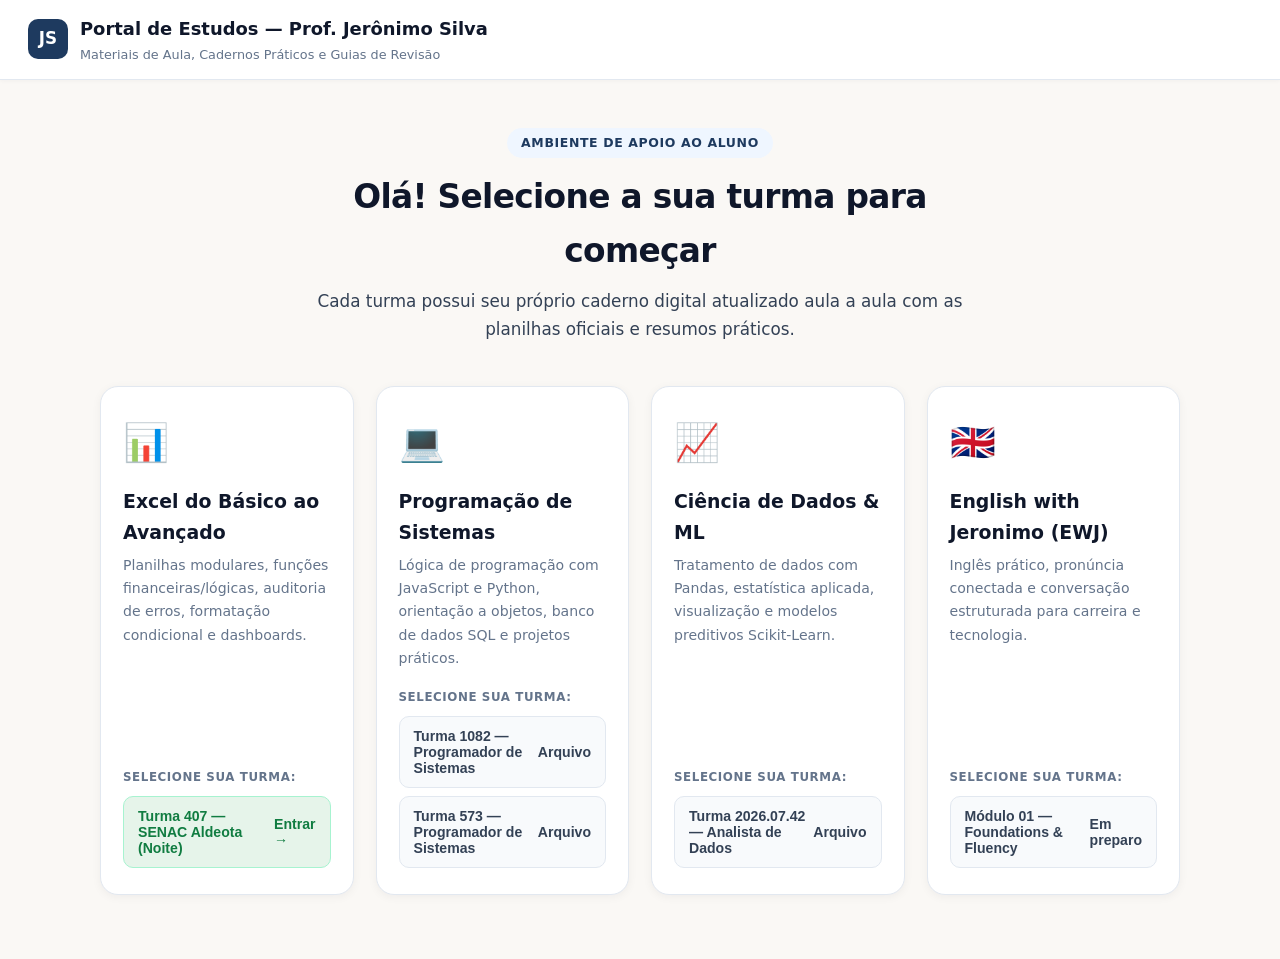
==== index.html @ c554d5af "feat: portal de ensino unificado (Excel Turma 407 - Cadernos 01 e 02 + Glossário)" ====
<!DOCTYPE html>
<html lang="pt-BR">
<head>
  <meta charset="UTF-8" />
  <meta name="viewport" content="width=device-width, initial-scale=1.0" />
  <title>Portal de Estudos — Prof. Jerônimo Silva</title>
  <link rel="stylesheet" href="style.css" />
</head>
<body>

  <div id="appRoot"></div>

  <script src="app.js"></script>
</body>
</html>
---- style.css ----
/* ==========================================================================
   PORTAL DE ESTUDOS — PROF. JERÔNIMO SILVA
   Arquitetura Unificada: Recepção por Turmas (Tela 1) -> Apostila Limpa (Tela 2)
   ========================================================================== */

:root {
  --excel-green: #107c41;
  --excel-green-light: #e6f4ea;
  --excel-green-hover: #0c5e31;
  --navy-primary: #1e3a5f;
  --navy-light: #eff6ff;
  --amber-accent: #d97706;
  --amber-soft: #fef3c7;
  --bg-page: #f8fafc;
  --bg-warm: #faf8f5;
  --card-white: #ffffff;
  --text-dark: #0f172a;
  --text-body: #334155;
  --text-muted: #64748b;
  --border-light: #e2e8f0;
  --shadow-sm: 0 2px 10px rgba(15, 23, 42, 0.05);
  --shadow-md: 0 12px 28px -6px rgba(15, 23, 42, 0.1);
  --radius-md: 12px;
  --radius-lg: 18px;
}

* {
  box-sizing: border-box;
  margin: 0;
  padding: 0;
}

body {
  font-family: 'Segoe UI', system-ui, -apple-system, sans-serif;
  background-color: var(--bg-page);
  color: var(--text-dark);
  line-height: 1.65;
}

/* --------------------------------------------------------------------------
   CABEÇALHO PRINCIPAL (LIMPO E ACOLHEDOR)
   -------------------------------------------------------------------------- */
.topbar {
  background: var(--card-white);
  border-bottom: 1px solid var(--border-light);
  padding: 14px 28px;
  display: flex;
  justify-content: space-between;
  align-items: center;
  flex-wrap: wrap;
  gap: 14px;
  position: sticky;
  top: 0;
  z-index: 100;
  box-shadow: 0 1px 4px rgba(15, 23, 42, 0.04);
}

.brand {
  display: flex;
  align-items: center;
  gap: 12px;
  cursor: pointer;
}

.brand-logo {
  background: var(--navy-primary);
  color: #fff;
  font-weight: 800;
  width: 40px;
  height: 40px;
  border-radius: 10px;
  display: flex;
  align-items: center;
  justify-content: center;
  font-size: 1.05rem;
}

.brand-text h1 {
  font-size: 1.12rem;
  color: var(--text-dark);
  font-weight: 700;
}

.brand-text span {
  font-size: 0.8rem;
  color: var(--text-muted);
  display: block;
}

.btn-back-home {
  background: var(--bg-page);
  border: 1px solid var(--border-light);
  color: var(--navy-primary);
  padding: 8px 16px;
  border-radius: 9px;
  font-size: 0.88rem;
  font-weight: 700;
  cursor: pointer;
  transition: all 0.15s;
  display: inline-flex;
  align-items: center;
  gap: 6px;
}

.btn-back-home:hover {
  background: var(--navy-light);
  border-color: var(--navy-primary);
}

/* --------------------------------------------------------------------------
   TELA 1: RECEPÇÃO CALMA ORGANIZADA POR MODALIDADE E TURMAS
   -------------------------------------------------------------------------- */
.home-wrapper {
  background: var(--bg-warm);
  min-height: calc(100vh - 70px);
  padding: 48px 20px 64px;
}

.home-container {
  max-width: 1080px;
  margin: 0 auto;
}

.home-hero {
  text-align: center;
  max-width: 680px;
  margin: 0 auto 42px;
}

.home-hero-badge {
  display: inline-block;
  background: var(--navy-light);
  color: var(--navy-primary);
  font-size: 0.78rem;
  font-weight: 700;
  text-transform: uppercase;
  letter-spacing: 0.05em;
  padding: 5px 14px;
  border-radius: 99px;
  margin-bottom: 12px;
}

.home-hero h2 {
  font-size: 2.05rem;
  color: var(--text-dark);
  margin-bottom: 10px;
  letter-spacing: -0.02em;
}

.home-hero p {
  font-size: 1.05rem;
  color: var(--text-body);
}

.areas-grid {
  display: grid;
  grid-template-columns: repeat(auto-fit, minmax(245px, 1fr));
  gap: 22px;
}

.area-card {
  background: var(--card-white);
  border: 1px solid var(--border-light);
  border-radius: var(--radius-lg);
  padding: 26px 22px;
  box-shadow: var(--shadow-sm);
  display: flex;
  flex-direction: column;
  justify-content: space-between;
  transition: all 0.2s ease;
}

.area-card:hover {
  transform: translateY(-3px);
  box-shadow: var(--shadow-md);
}

.area-icon {
  font-size: 2.3rem;
  margin-bottom: 12px;
  display: block;
}

.area-card h3 {
  font-size: 1.18rem;
  color: var(--text-dark);
  margin-bottom: 6px;
}

.area-card p {
  font-size: 0.88rem;
  color: var(--text-muted);
  margin-bottom: 18px;
}

.turmas-group-label {
  font-size: 0.74rem;
  font-weight: 700;
  text-transform: uppercase;
  letter-spacing: 0.05em;
  color: var(--text-muted);
  margin-bottom: 8px;
  display: block;
}

.turmas-list {
  display: flex;
  flex-direction: column;
  gap: 8px;
}

.btn-turma {
  width: 100%;
  text-align: left;
  padding: 11px 14px;
  border-radius: 10px;
  font-size: 0.88rem;
  font-weight: 700;
  cursor: pointer;
  transition: all 0.18s;
  display: flex;
  justify-content: space-between;
  align-items: center;
  border: 1px solid transparent;
}

.btn-turma.active-turma {
  background: var(--excel-green-light);
  color: var(--excel-green);
  border-color: #a7f3d0;
}

.btn-turma.active-turma:hover {
  background: var(--excel-green);
  color: #fff;
}

.btn-turma.secondary-turma {
  background: var(--bg-page);
  color: var(--text-body);
  border-color: var(--border-light);
}

.btn-turma.secondary-turma:hover {
  background: var(--navy-light);
  color: var(--navy-primary);
  border-color: #bfdbfe;
}

/* --------------------------------------------------------------------------
   TELA 2: APOSTILA DIGITAL DA TURMA (MENU LATERAL + 1 AULA POR VEZ)
   -------------------------------------------------------------------------- */
.classroom-layout {
  display: grid;
  grid-template-columns: 300px 1fr;
  min-height: calc(100vh - 70px);
  max-width: 1340px;
  margin: 0 auto;
}

@media (max-width: 860px) {
  .classroom-layout {
    grid-template-columns: 1fr;
  }
}

.sidebar {
  background: var(--card-white);
  border-right: 1px solid var(--border-light);
  padding: 24px 16px;
}

.turma-badge-box {
  background: var(--navy-light);
  border: 1px solid #bfdbfe;
  border-radius: 10px;
  padding: 12px 14px;
  margin-bottom: 20px;
}

.turma-badge-box span {
  font-size: 0.72rem;
  font-weight: 800;
  text-transform: uppercase;
  color: var(--navy-primary);
  letter-spacing: 0.05em;
  display: block;
}

.turma-badge-box strong {
  font-size: 0.94rem;
  color: var(--text-dark);
}

.nav-section-title {
  font-size: 0.73rem;
  text-transform: uppercase;
  letter-spacing: 0.06em;
  color: var(--text-muted);
  font-weight: 700;
  margin: 18px 10px 8px;
}

.nav-item {
  display: flex;
  align-items: center;
  gap: 10px;
  width: 100%;
  text-align: left;
  background: transparent;
  border: none;
  padding: 10px 12px;
  border-radius: 9px;
  font-size: 0.9rem;
  color: var(--text-body);
  cursor: pointer;
  transition: all 0.15s;
  margin-bottom: 4px;
}

.nav-item:hover {
  background: var(--bg-page);
  color: var(--text-dark);
}

.nav-item.active {
  background: var(--excel-green-light);
  color: var(--excel-green);
  font-weight: 700;
}

.content-area {
  padding: 40px 52px;
  max-width: 880px;
}

@media (max-width: 640px) {
  .content-area {
    padding: 24px 18px;
  }
}

.chapter-tag {
  font-size: 0.82rem;
  color: var(--excel-green);
  font-weight: 700;
  text-transform: uppercase;
  letter-spacing: 0.04em;
  margin-bottom: 8px;
}

.chapter-title {
  font-size: 1.9rem;
  font-weight: 800;
  color: var(--text-dark);
  margin-bottom: 12px;
  line-height: 1.25;
}

.chapter-lead {
  font-size: 1.05rem;
  color: var(--text-body);
  margin-bottom: 28px;
}

.download-banner {
  background: linear-gradient(135deg, #f0fdf4 0%, #dcfce7 100%);
  border: 1px solid #86efac;
  border-radius: var(--radius-md);
  padding: 20px 24px;
  display: flex;
  justify-content: space-between;
  align-items: center;
  flex-wrap: wrap;
  gap: 16px;
  margin-bottom: 32px;
}

.download-banner h4 {
  color: #065f46;
  font-size: 1.02rem;
  margin-bottom: 3px;
}

.download-banner p {
  color: #047857;
  font-size: 0.86rem;
}

.btn-dl {
  background: var(--excel-green);
  color: #fff;
  text-decoration: none;
  padding: 12px 20px;
  border-radius: 10px;
  font-weight: 700;
  font-size: 0.92rem;
  display: inline-flex;
  align-items: center;
  gap: 8px;
  box-shadow: 0 4px 12px rgba(16, 124, 65, 0.22);
  transition: all 0.2s;
}

.btn-dl:hover {
  background: var(--excel-green-hover);
  transform: translateY(-1px);
}

.section-h3 {
  font-size: 1.22rem;
  color: var(--text-dark);
  margin: 28px 0 14px;
  padding-bottom: 8px;
  border-bottom: 2px solid var(--border-light);
}

.concept-grid {
  display: grid;
  grid-template-columns: repeat(auto-fit, minmax(230px, 1fr));
  gap: 14px;
  margin-bottom: 24px;
}

.concept-card {
  background: var(--card-white);
  border: 1px solid var(--border-light);
  border-radius: 10px;
  padding: 16px;
  box-shadow: var(--shadow-sm);
}

.concept-card strong {
  display: block;
  color: var(--navy-primary);
  font-size: 0.95rem;
  margin-bottom: 6px;
}

.concept-card p {
  font-size: 0.86rem;
  color: var(--text-body);
}

.callout-tip {
  background: var(--amber-soft);
  border-left: 4px solid var(--amber-accent);
  padding: 16px 20px;
  border-radius: 8px;
  color: #78350f;
  font-size: 0.92rem;
  margin: 24px 0;
}

.accordion-item {
  background: var(--card-white);
  border: 1px solid var(--border-light);
  border-radius: 10px;
  margin-bottom: 10px;
  overflow: hidden;
}

.accordion-header {
  width: 100%;
  text-align: left;
  background: var(--card-white);
  border: none;
  padding: 15px 18px;
  font-size: 0.95rem;
  font-weight: 700;
  color: var(--text-dark);
  cursor: pointer;
  display: flex;
  justify-content: space-between;
  align-items: center;
}

.accordion-header:hover {
  background: #f1f5f9;
}

.accordion-body {
  padding: 12px 18px 16px;
  font-size: 0.9rem;
  color: var(--text-body);
  border-top: 1px solid var(--border-light);
  display: none;
}

.accordion-item.open .accordion-body {
  display: block;
}

.pager-row {
  display: flex;
  justify-content: space-between;
  margin-top: 40px;
  padding-top: 20px;
  border-top: 1px solid var(--border-light);
  gap: 14px;
}

.pager-btn {
  background: var(--card-white);
  border: 1px solid var(--border-light);
  padding: 11px 18px;
  border-radius: 10px;
  font-size: 0.9rem;
  font-weight: 600;
  color: var(--navy-primary);
  cursor: pointer;
  transition: all 0.15s;
}

.pager-btn:hover {
  border-color: var(--excel-green);
  background: var(--excel-green-light);
}

kbd.light-kbd {
  background: #fff;
  border: 1px solid #cbd5e1;
  border-bottom-width: 2px;
  border-radius: 5px;
  padding: 2px 7px;
  font-family: monospace;
  font-weight: 700;
  color: var(--navy-primary);
}

/* --------------------------------------------------------------------------
   GLOSSÁRIO TÉCNICO & ATALHOS (ESTILO ADS-SENAC-RECAPS)
   -------------------------------------------------------------------------- */
.glossary-search {
  width: 100%;
  background: var(--card-white);
  border: 1px solid var(--border-light);
  border-radius: 10px;
  padding: 12px 16px;
  font-size: 0.95rem;
  color: var(--text-dark);
  margin-bottom: 22px;
  box-shadow: var(--shadow-sm);
}

.glossary-search:focus {
  outline: none;
  border-color: var(--excel-green);
}

.glossary-grid {
  display: grid;
  grid-template-columns: repeat(auto-fill, minmax(310px, 1fr));
  gap: 18px;
  margin-top: 10px;
}

.glossary-card {
  background: var(--card-white);
  border: 1px solid var(--border-light);
  border-radius: 14px;
  padding: 20px;
  box-shadow: var(--shadow-sm);
  display: flex;
  flex-direction: column;
  justify-content: space-between;
  transition: all 0.2s ease;
}

.glossary-card:hover {
  border-color: #cbd5e1;
  box-shadow: var(--shadow-md);
}

.glossary-term {
  font-size: 1.05rem;
  font-weight: 700;
  color: var(--navy-primary);
  margin-bottom: 8px;
}

.glossary-def {
  font-size: 0.88rem;
  color: var(--text-body);
  margin-bottom: 14px;
  line-height: 1.55;
}

.glossary-sources {
  display: flex;
  flex-wrap: wrap;
  gap: 6px;
  padding-top: 10px;
  border-top: 1px dashed var(--border-light);
}

.source-tag {
  background: var(--bg-page);
  color: var(--excel-green);
  border: 1px solid #cbd5e1;
  padding: 4px 10px;
  border-radius: 6px;
  font-size: 0.74rem;
  font-weight: 700;
  cursor: pointer;
  transition: all 0.15s;
}

.source-tag:hover {
  background: var(--excel-green);
  color: #fff;
  border-color: var(--excel-green);
}
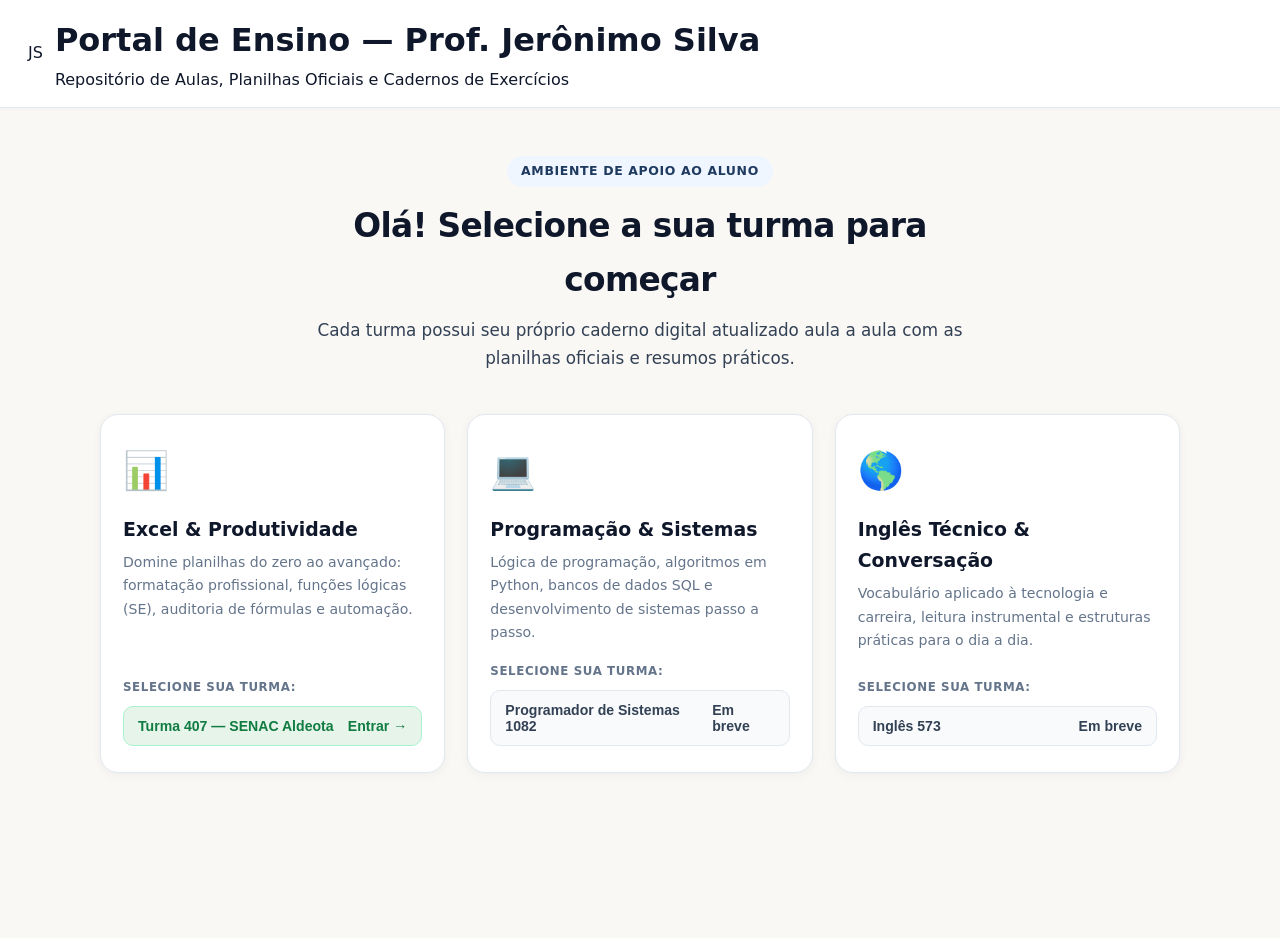
==== commit 67470268: "chore(db): atualiza portal_ensino.db" ====
--- a/index.html
+++ b/index.html
@@ -3,13 +3,12 @@
 <head>
   <meta charset="UTF-8" />
   <meta name="viewport" content="width=device-width, initial-scale=1.0" />
-  <title>Portal de Estudos — Prof. Jerônimo Silva</title>
+  <title>Portal de Ensino — Prof. Jerônimo Silva</title>
   <link rel="stylesheet" href="style.css" />
 </head>
 <body>
-
   <div id="appRoot"></div>
-
+  <script src="vendor/sql-wasm.js"></script>
   <script src="app.js"></script>
 </body>
 </html>
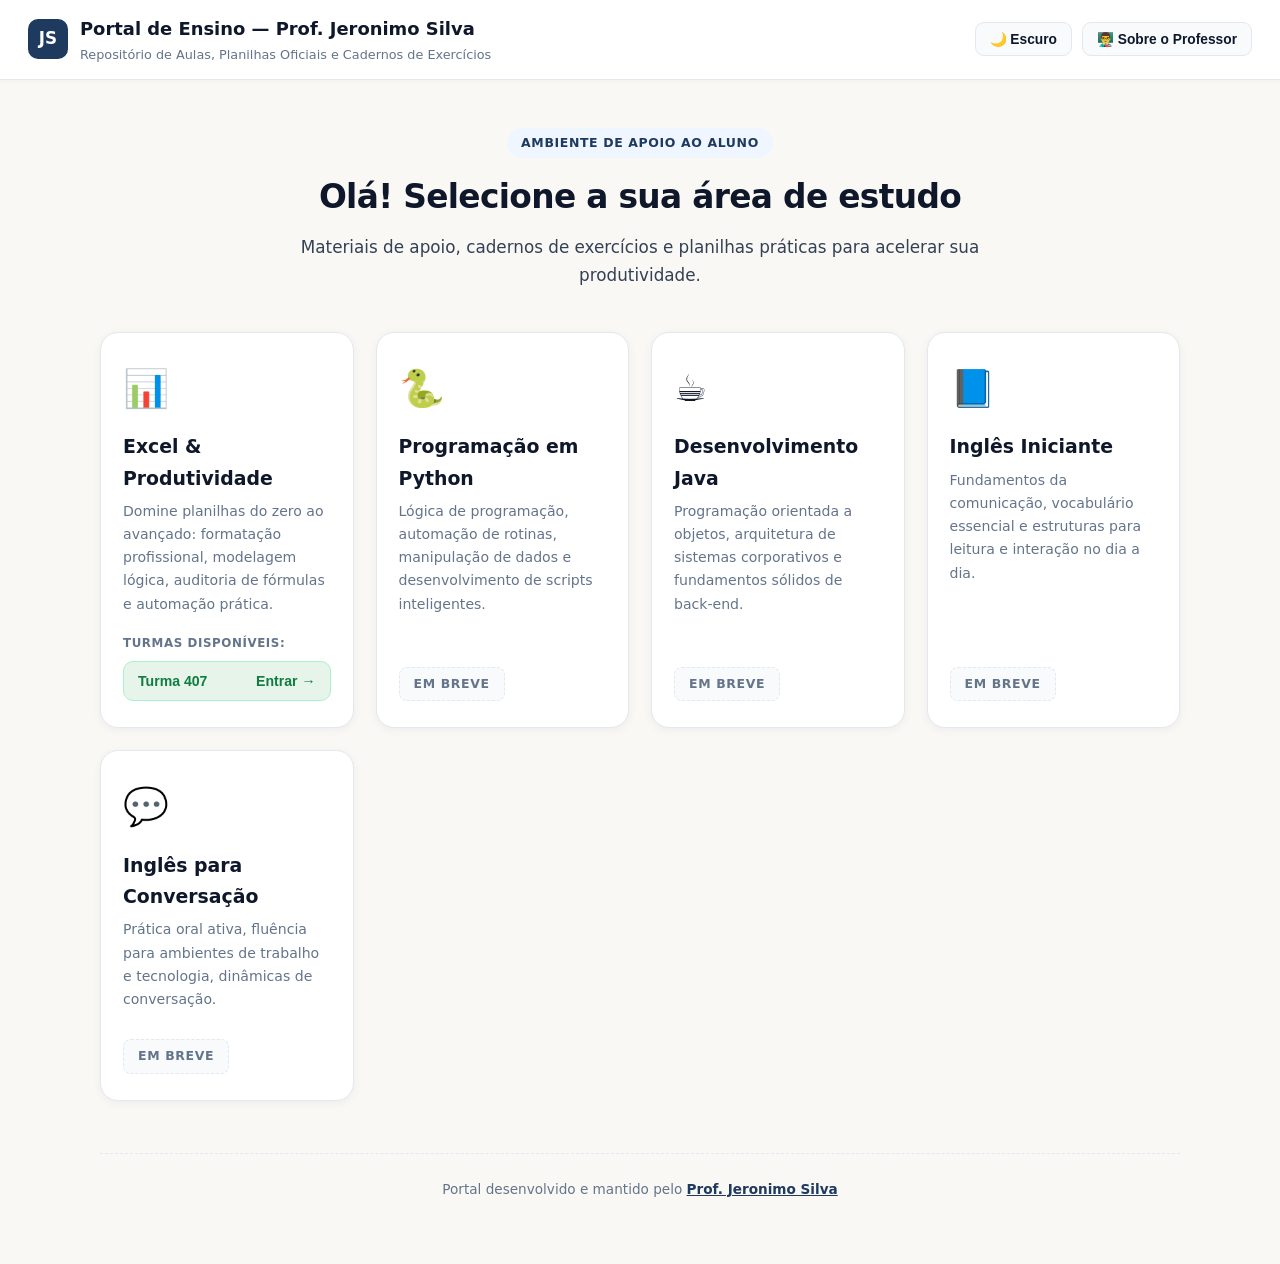
==== commit 02341b48: "feat: adiciona alternador de tema claro/escuro, tela sobre com foto, saneamento de marca e vitrine d" ====
--- a/index.html
+++ b/index.html
@@ -3,7 +3,7 @@
 <head>
   <meta charset="UTF-8" />
   <meta name="viewport" content="width=device-width, initial-scale=1.0" />
-  <title>Portal de Ensino — Prof. Jerônimo Silva</title>
+  <title>Portal de Ensino — Prof. Jeronimo Silva</title>
   <link rel="stylesheet" href="style.css" />
 </head>
 <body>
--- a/style.css
+++ b/style.css
@@ -1,5 +1,5 @@
 /* ==========================================================================
-   PORTAL DE ESTUDOS — PROF. JERÔNIMO SILVA
+   PORTAL DE ESTUDOS — PROF. JERONIMO SILVA
    Arquitetura Unificada: Recepção por Turmas (Tela 1) -> Apostila Limpa (Tela 2)
    ========================================================================== */
 
@@ -24,6 +24,25 @@
   --radius-lg: 18px;
 }
 
+[data-theme="dark"], body.dark-theme {
+  --excel-green: #22c55e;
+  --excel-green-light: #064e3b;
+  --excel-green-hover: #16a34a;
+  --navy-primary: #38bdf8;
+  --navy-light: #0f2744;
+  --amber-accent: #f59e0b;
+  --amber-soft: #451a03;
+  --bg-page: #0b1120;
+  --bg-warm: #0f172a;
+  --card-white: #1e293b;
+  --text-dark: #f8fafc;
+  --text-body: #cbd5e1;
+  --text-muted: #94a3b8;
+  --border-light: #334155;
+  --shadow-sm: 0 2px 10px rgba(0, 0, 0, 0.4);
+  --shadow-md: 0 12px 28px -6px rgba(0, 0, 0, 0.6);
+}
+
 * {
   box-sizing: border-box;
   margin: 0;
@@ -62,7 +81,8 @@
   cursor: pointer;
 }
 
-.brand-logo {
+.brand-logo,
+.brand-badge {
   background: var(--navy-primary);
   color: #fff;
   font-weight: 800;
@@ -75,16 +95,51 @@
   font-size: 1.05rem;
 }
 
-.brand-text h1 {
+body.dark-theme .brand-logo,
+body.dark-theme .brand-badge {
+  color: #0f172a;
+}
+
+.brand-text h1,
+.brand-title h1 {
   font-size: 1.12rem;
   color: var(--text-dark);
   font-weight: 700;
 }
 
-.brand-text span {
+.brand-text span,
+.brand-title p {
   font-size: 0.8rem;
   color: var(--text-muted);
   display: block;
+}
+
+.topbar-actions {
+  display: flex;
+  align-items: center;
+  gap: 10px;
+  flex-wrap: wrap;
+}
+
+.topbar-btn {
+  background: var(--bg-page);
+  border: 1px solid var(--border-light);
+  color: var(--text-dark);
+  padding: 8px 14px;
+  border-radius: 9px;
+  font-size: 0.86rem;
+  font-weight: 600;
+  cursor: pointer;
+  transition: all 0.15s;
+  display: inline-flex;
+  align-items: center;
+  gap: 6px;
+}
+
+.topbar-btn:hover {
+  background: var(--navy-light);
+  border-color: var(--navy-primary);
+  color: var(--navy-primary);
 }
 
 .btn-back-home {
@@ -529,7 +584,7 @@
 }
 
 /* --------------------------------------------------------------------------
-   GLOSSÁRIO TÉCNICO & ATALHOS (ESTILO ADS-SENAC-RECAPS)
+   GLOSSÁRIO TÉCNICO & ATALHOS PRÁTICOS
    -------------------------------------------------------------------------- */
 .glossary-search {
   width: 100%;
@@ -612,3 +667,392 @@
   border-color: var(--excel-green);
 }
 
+/* --------------------------------------------------------------------------
+   SEÇÃO: SOBRE O PROFESSOR & LINKS SOCIAIS (HOME E TURMA)
+   -------------------------------------------------------------------------- */
+.home-teacher-section {
+  margin-top: 48px;
+  padding-top: 36px;
+  border-top: 1px dashed var(--border-light);
+}
+
+.teacher-card-main {
+  background: var(--card-white);
+  border: 1px solid var(--border-light);
+  border-radius: var(--radius-lg);
+  padding: 32px;
+  box-shadow: var(--shadow-sm);
+  display: flex;
+  gap: 28px;
+  align-items: flex-start;
+  transition: all 0.2s ease;
+}
+
+.teacher-card-main:hover {
+  box-shadow: var(--shadow-md);
+  border-color: #cbd5e1;
+}
+
+.teacher-avatar-lg {
+  width: 72px;
+  height: 72px;
+  border-radius: 18px;
+  background: linear-gradient(135deg, var(--navy-primary) 0%, #2563eb 100%);
+  color: #fff;
+  font-size: 1.6rem;
+  font-weight: 800;
+  display: flex;
+  align-items: center;
+  justify-content: center;
+  flex-shrink: 0;
+  box-shadow: 0 4px 12px rgba(30, 58, 95, 0.25);
+}
+
+.teacher-content {
+  flex: 1;
+}
+
+.teacher-tag {
+  display: inline-block;
+  background: var(--excel-green-light);
+  color: var(--excel-green);
+  font-size: 0.76rem;
+  font-weight: 700;
+  text-transform: uppercase;
+  letter-spacing: 0.05em;
+  padding: 4px 10px;
+  border-radius: 6px;
+  margin-bottom: 8px;
+}
+
+.teacher-name {
+  font-size: 1.35rem;
+  font-weight: 700;
+  color: var(--text-dark);
+  margin-bottom: 4px;
+}
+
+.teacher-headline {
+  font-size: 0.95rem;
+  font-weight: 600;
+  color: var(--navy-primary);
+  margin-bottom: 12px;
+}
+
+.teacher-bio {
+  font-size: 0.92rem;
+  color: var(--text-body);
+  line-height: 1.6;
+  margin-bottom: 20px;
+}
+
+.teacher-social-grid {
+  display: flex;
+  flex-wrap: wrap;
+  gap: 12px;
+}
+
+.social-btn {
+  display: inline-flex;
+  align-items: center;
+  gap: 10px;
+  padding: 10px 16px;
+  border-radius: 10px;
+  text-decoration: none;
+  font-size: 0.88rem;
+  font-weight: 600;
+  border: 1px solid var(--border-light);
+  background: var(--bg-page);
+  color: var(--text-dark);
+  transition: all 0.2s ease;
+}
+
+.social-btn .social-icon {
+  font-size: 1.15rem;
+}
+
+.social-btn .social-meta {
+  display: flex;
+  flex-direction: column;
+  text-align: left;
+}
+
+.social-btn .social-meta strong {
+  font-size: 0.84rem;
+  line-height: 1.2;
+}
+
+.social-btn .social-meta small {
+  font-size: 0.72rem;
+  color: var(--text-muted);
+  font-weight: normal;
+}
+
+.social-btn:hover {
+  transform: translateY(-2px);
+  box-shadow: 0 4px 12px rgba(15, 23, 42, 0.08);
+}
+
+.social-btn.linkedin:hover {
+  background: #0077b5;
+  color: #fff;
+  border-color: #0077b5;
+}
+.social-btn.linkedin:hover small {
+  color: #e0f2fe;
+}
+
+.social-btn.github:hover {
+  background: #24292f;
+  color: #fff;
+  border-color: #24292f;
+}
+.social-btn.github:hover small {
+  color: #cbd5e1;
+}
+
+.social-btn.instagram:hover {
+  background: linear-gradient(45deg, #f09433, #e6683c, #dc2743, #cc2366, #bc1888);
+  color: #fff;
+  border-color: transparent;
+}
+.social-btn.instagram:hover small {
+  color: #ffe4e6;
+}
+
+/* Sidebar teacher box */
+.sidebar-teacher-box {
+  margin-top: 24px;
+  padding-top: 18px;
+  border-top: 1px dashed var(--border-light);
+}
+
+.sidebar-teacher-header {
+  display: flex;
+  align-items: center;
+  gap: 10px;
+  margin-bottom: 12px;
+}
+
+.teacher-avatar-sm {
+  width: 34px;
+  height: 34px;
+  border-radius: 8px;
+  background: var(--navy-primary);
+  color: #fff;
+  font-weight: 700;
+  font-size: 0.82rem;
+  display: flex;
+  align-items: center;
+  justify-content: center;
+  flex-shrink: 0;
+}
+
+.teacher-avatar-sm-img {
+  width: 38px;
+  height: 38px;
+  border-radius: 50%;
+  object-fit: cover;
+  border: 2px solid var(--border-light);
+  flex-shrink: 0;
+}
+
+.sidebar-teacher-name {
+  font-size: 0.85rem;
+  font-weight: 700;
+  color: var(--text-dark);
+  line-height: 1.2;
+}
+
+.sidebar-teacher-sub {
+  font-size: 0.72rem;
+  color: var(--text-muted);
+}
+
+.sidebar-social-links {
+  display: flex;
+  gap: 8px;
+}
+
+.sidebar-social-links a {
+  flex: 1;
+  display: inline-flex;
+  align-items: center;
+  justify-content: center;
+  padding: 6px 0;
+  background: var(--card-white);
+  border: 1px solid var(--border-light);
+  border-radius: 6px;
+  font-size: 0.85rem;
+  text-decoration: none;
+  transition: all 0.15s ease;
+}
+
+.sidebar-social-links a:hover {
+  border-color: var(--navy-primary);
+  background: var(--navy-light);
+  transform: translateY(-1px);
+}
+
+/* --------------------------------------------------------------------------
+   TELA DEDICADA: SOBRE O PROFESSOR (VISÃO COMPLETA COM FOTO)
+   -------------------------------------------------------------------------- */
+.sobre-profile-card {
+  background: var(--card-white);
+  border: 1px solid var(--border-light);
+  border-radius: var(--radius-lg);
+  padding: 40px;
+  box-shadow: var(--shadow-sm);
+  max-width: 860px;
+  margin: 0 auto 40px;
+}
+
+.sobre-profile-header {
+  display: flex;
+  align-items: center;
+  gap: 32px;
+  margin-bottom: 28px;
+  padding-bottom: 28px;
+  border-bottom: 1px dashed var(--border-light);
+}
+
+.profile-photo-wrapper {
+  position: relative;
+  flex-shrink: 0;
+}
+
+.profile-photo {
+  width: 140px;
+  height: 140px;
+  border-radius: 50%;
+  object-fit: cover;
+  border: 4px solid var(--card-white);
+  box-shadow: 0 8px 24px rgba(15, 23, 42, 0.15);
+}
+
+body.dark-theme .profile-photo {
+  border-color: var(--border-light);
+  box-shadow: 0 8px 24px rgba(0, 0, 0, 0.5);
+}
+
+.profile-header-info {
+  flex: 1;
+}
+
+.profile-header-info h2 {
+  font-size: 1.85rem;
+  font-weight: 700;
+  color: var(--text-dark);
+  margin-bottom: 4px;
+  letter-spacing: -0.02em;
+}
+
+.profile-role {
+  font-size: 0.98rem;
+  font-weight: 600;
+  color: var(--navy-primary);
+  margin-bottom: 16px;
+}
+
+.sobre-body p {
+  font-size: 0.95rem;
+  color: var(--text-body);
+  line-height: 1.65;
+}
+
+.sobre-actions {
+  display: flex;
+  gap: 14px;
+  margin-top: 36px;
+  padding-top: 24px;
+  border-top: 1px dashed var(--border-light);
+  flex-wrap: wrap;
+  align-items: center;
+}
+
+.home-discreet-footer {
+  text-align: center;
+  font-size: 0.85rem;
+  color: var(--text-muted);
+  margin-top: 52px;
+  padding-top: 24px;
+  border-top: 1px dashed var(--border-light);
+}
+
+.home-discreet-footer a {
+  color: var(--navy-primary);
+  text-decoration: underline;
+  font-weight: 600;
+  cursor: pointer;
+}
+
+/* Dark theme specific fixes */
+body.dark-theme .download-banner {
+  background: linear-gradient(135deg, rgba(6, 78, 59, 0.5) 0%, rgba(15, 23, 42, 0.7) 100%);
+  border-color: #065f46;
+}
+
+body.dark-theme .download-banner h4 {
+  color: #86efac;
+}
+
+body.dark-theme .callout-tip {
+  background: rgba(120, 53, 15, 0.3);
+  border-left-color: #f59e0b;
+  color: #fde68a;
+}
+
+body.dark-theme .accordion-header:hover {
+  background: #334155;
+}
+
+body.dark-theme kbd.light-kbd {
+  background: #0f172a;
+  border-color: #475569;
+  color: #38bdf8;
+}
+
+.em-breve-container {
+  padding-top: 10px;
+}
+
+.badge-em-breve {
+  display: inline-block;
+  background: var(--bg-page);
+  color: var(--text-muted);
+  border: 1px dashed var(--border-light);
+  font-size: 0.78rem;
+  font-weight: 700;
+  text-transform: uppercase;
+  letter-spacing: 0.05em;
+  padding: 6px 14px;
+  border-radius: 8px;
+}
+
+body.dark-theme .badge-em-breve {
+  background: rgba(148, 163, 184, 0.08);
+  border-color: #475569;
+  color: #94a3b8;
+}
+
+@media (max-width: 768px) {
+  .teacher-card-main {
+    flex-direction: column;
+    align-items: center;
+    text-align: center;
+  }
+  .teacher-social-grid {
+    justify-content: center;
+  }
+  .teacher-social-grid .social-btn {
+    width: 100%;
+    justify-content: center;
+  }
+  .sobre-profile-header {
+    flex-direction: column;
+    text-align: center;
+    gap: 20px;
+  }
+}
+
+
